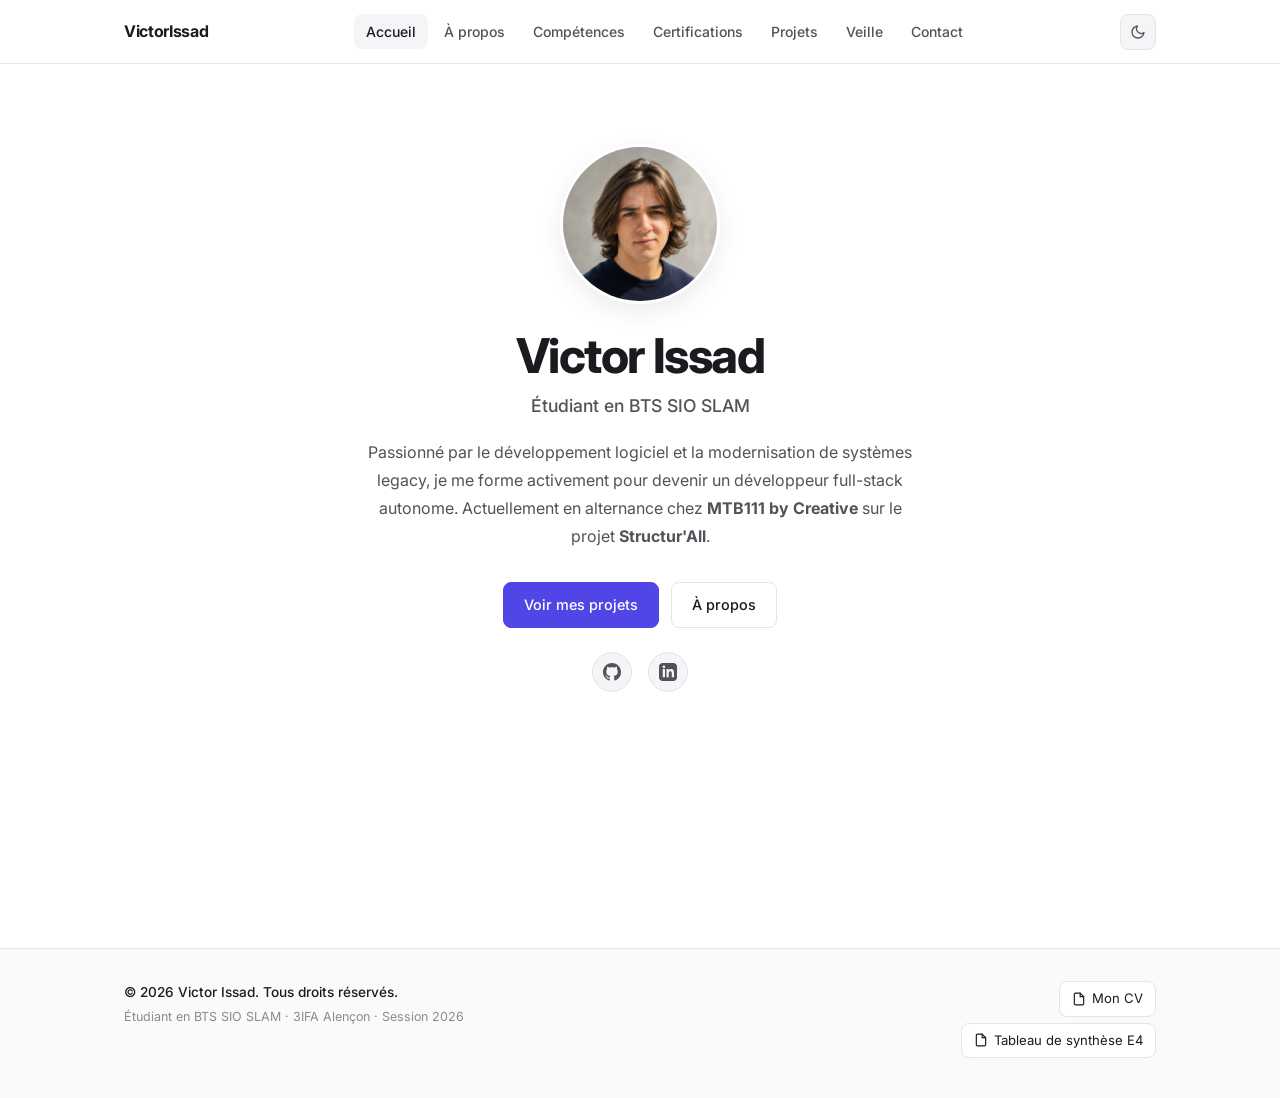
==== index.html @ f76627b8 "Add files via upload" ====
<!DOCTYPE html>
<html lang="fr">
<head>
  <meta charset="UTF-8">
  <meta name="viewport" content="width=device-width, initial-scale=1.0">
  <title>Victor Issad — Portfolio BTS SIO SLAM</title>
  <meta name="description" content="Portfolio de Victor Issad, étudiant en BTS SIO SLAM en alternance chez MTB111 by Creative. Développeur Java, Spring Boot, Android, Laravel.">
  <meta property="og:title" content="Victor Issad — Portfolio BTS SIO SLAM">
  <meta property="og:description" content="Portfolio de Victor Issad, étudiant en BTS SIO SLAM, alternance chez MTB111 by Creative.">
  <meta property="og:type" content="website">
  <link rel="preconnect" href="https://fonts.googleapis.com">
  <link rel="preconnect" href="https://fonts.gstatic.com" crossorigin>
  <link href="https://fonts.googleapis.com/css2?family=Inter:wght@300;400;500;600;700&family=JetBrains+Mono:wght@400;500&display=swap" rel="stylesheet">
  <link rel="stylesheet" href="assets/css/styles.css">
</head>
<body>
  <a href="#main" class="skip-link">Aller au contenu</a>

  <!-- NAV -->
  <nav class="nav" role="navigation" aria-label="Navigation principale">
    <div class="nav__inner">
      <a href="index.html" class="nav__logo">VictorIssad</a>
      <div class="nav__links" id="nav-links">
        <a href="index.html" class="nav__link nav__link--active">Accueil</a>
        <a href="pages/about.html" class="nav__link">À propos</a>
        <a href="pages/competences.html" class="nav__link">Compétences</a>
        <a href="pages/certifications.html" class="nav__link">Certifications</a>
        <a href="pages/projets.html" class="nav__link">Projets</a>
        <a href="pages/veille.html" class="nav__link">Veille</a>
        <a href="pages/contact.html" class="nav__link">Contact</a>
      </div>
      <div class="nav__actions">
        <button class="nav__theme-btn js-theme-toggle" aria-label="Changer le thème">
          <svg class="theme-icon-light" viewBox="0 0 24 24" fill="none" stroke="currentColor" stroke-width="2" stroke-linecap="round" stroke-linejoin="round"><path d="M21 12.79A9 9 0 1 1 11.21 3 7 7 0 0 0 21 12.79z"/></svg>
          <svg class="theme-icon-dark" viewBox="0 0 24 24" fill="none" stroke="currentColor" stroke-width="2" stroke-linecap="round" stroke-linejoin="round"><circle cx="12" cy="12" r="4"/><path d="M12 2v2M12 20v2M4.93 4.93l1.41 1.41M17.66 17.66l1.41 1.41M2 12h2M20 12h2M4.93 19.07l1.41-1.41M17.66 6.34l1.41-1.41"/></svg>
        </button>
        <button class="nav__burger js-burger" aria-label="Menu" aria-expanded="false">
          <span></span><span></span><span></span>
        </button>
      </div>
    </div>
  </nav>

  <main id="main">
    <div class="container">

      <!-- HERO -->
      <section class="hero">
        <img src="assets/img/photo.png" alt="Photo de Victor Issad" class="hero__photo">
        <h1 class="hero__name">Victor Issad</h1>
        <p class="hero__tagline">Étudiant en BTS SIO SLAM</p>
        <p class="hero__bio">
          Passionné par le développement logiciel et la modernisation de systèmes legacy, je me forme activement
          pour devenir un développeur full-stack autonome. Actuellement en alternance chez
          <strong>MTB111 by Creative</strong> sur le projet <strong>Structur'All</strong>.
        </p>
        <div class="hero__cta">
          <a href="pages/projets.html" class="btn btn--primary">Voir mes projets</a>
          <a href="pages/about.html" class="btn btn--secondary">À propos</a>
        </div>
        <div class="hero__socials">
          <a href="https://github.com/Victorissad" target="_blank" rel="noopener noreferrer" aria-label="GitHub" title="GitHub">
            <svg viewBox="0 0 24 24"><path d="M12 0C5.37 0 0 5.37 0 12c0 5.31 3.435 9.795 8.205 11.385.6.105.825-.255.825-.57 0-.285-.015-1.23-.015-2.235-3.015.555-3.795-.735-4.035-1.41-.135-.345-.72-1.41-1.23-1.695-.42-.225-1.02-.78-.015-.795.945-.015 1.62.87 1.845 1.23 1.08 1.815 2.805 1.305 3.495.99.105-.78.42-1.305.765-1.605-2.67-.3-5.46-1.335-5.46-5.925 0-1.305.465-2.385 1.23-3.225-.12-.3-.54-1.53.12-3.18 0 0 1.005-.315 3.3 1.23.96-.27 1.98-.405 3-.405s2.04.135 3 .405c2.295-1.56 3.3-1.23 3.3-1.23.66 1.65.24 2.88.12 3.18.765.84 1.23 1.905 1.23 3.225 0 4.605-2.805 5.625-5.475 5.925.435.375.81 1.095.81 2.22 0 1.605-.015 2.895-.015 3.3 0 .315.225.69.825.57A12.02 12.02 0 0 0 24 12c0-6.63-5.37-12-12-12z"/></svg>
          </a>
          <a href="https://www.linkedin.com/in/victor-issad" target="_blank" rel="noopener noreferrer" aria-label="LinkedIn" title="LinkedIn">
            <svg viewBox="0 0 24 24"><path d="M19 0h-14c-2.761 0-5 2.239-5 5v14c0 2.761 2.239 5 5 5h14c2.762 0 5-2.239 5-5v-14c0-2.761-2.238-5-5-5zm-11 19h-3v-11h3v11zm-1.5-12.268c-.966 0-1.75-.79-1.75-1.764s.784-1.764 1.75-1.764 1.75.79 1.75 1.764-.783 1.764-1.75 1.764zm13.5 12.268h-3v-5.604c0-3.368-4-3.113-4 0v5.604h-3v-11h3v1.765c1.396-2.586 7-2.777 7 2.476v6.759z"/></svg>
          </a>
        </div>
      </section>

    </div>
  </main>

  <!-- FOOTER -->
  <footer class="footer">
    <div class="footer__inner">
      <div class="footer__brand">
        <span class="footer__copy">© <span class="js-year"></span> Victor Issad. Tous droits réservés.</span>
        <span class="footer__sub">Étudiant en BTS SIO SLAM · 3IFA Alençon · Session 2026</span>
      </div>
      <div class="footer__downloads">
        <a href="ressources/CV_Victor_ISSAD.pdf" class="footer__download" target="_blank" rel="noopener">
          <svg viewBox="0 0 24 24" fill="none" stroke="currentColor" stroke-width="2" stroke-linecap="round" stroke-linejoin="round"><path d="M14 2H6a2 2 0 0 0-2 2v16a2 2 0 0 0 2 2h12a2 2 0 0 0 2-2V8z"/><polyline points="14 2 14 8 20 8"/></svg>
          Mon CV
        </a>
        <a href="ressources/Tableau_Synthese_E4.pdf" class="footer__download" target="_blank" rel="noopener">
          <svg viewBox="0 0 24 24" fill="none" stroke="currentColor" stroke-width="2" stroke-linecap="round" stroke-linejoin="round"><path d="M14 2H6a2 2 0 0 0-2 2v16a2 2 0 0 0 2 2h12a2 2 0 0 0 2-2V8z"/><polyline points="14 2 14 8 20 8"/></svg>
          Tableau de synthèse E4
        </a>
      </div>
    </div>
  </footer>

  <script src="assets/js/main.js"></script>
</body>
</html>
---- assets/css/styles.css ----
/* ============================================================
   VICTOR ISSAD — Portfolio BTS SIO SLAM v2
   Inspired by camillemarsac.fr - sober editorial, light/dark
   ============================================================ */

/* ---- TOKENS ---- */
:root {
  /* Light (default - like Camille) */
  --bg: #ffffff;
  --bg-alt: #fafafa;
  --bg-card: #ffffff;
  --bg-soft: #f5f5f7;
  --border: #e5e5e8;
  --border-soft: #ececef;

  --text: #1a1a1f;
  --text-secondary: #525258;
  --text-muted: #8a8a93;

  --accent: #4f46e5;
  --accent-hover: #3730a3;
  --accent-light: rgba(79, 70, 229, 0.08);
  --accent-tint: rgba(79, 70, 229, 0.04);

  --danger: #dc2626;
  --warning: #d97706;
  --success: #16a34a;

  --radius-sm: 4px;
  --radius: 8px;
  --radius-lg: 12px;

  --shadow-sm: 0 1px 2px rgba(0,0,0,0.04);
  --shadow: 0 2px 8px rgba(0,0,0,0.06);
  --shadow-lg: 0 8px 24px rgba(0,0,0,0.08);

  --nav-h: 64px;
  --container: 880px;
  --container-wide: 1080px;

  --font: 'Inter', -apple-system, BlinkMacSystemFont, sans-serif;
  --font-mono: 'JetBrains Mono', monospace;

  --t: 180ms ease;
}

[data-theme="dark"] {
  --bg: #0f0f12;
  --bg-alt: #15151a;
  --bg-card: #16161c;
  --bg-soft: #1a1a22;
  --border: #25252e;
  --border-soft: #1f1f27;

  --text: #f0f0f5;
  --text-secondary: #a8a8b8;
  --text-muted: #65656f;

  --accent: #818cf8;
  --accent-hover: #a5b4fc;
  --accent-light: rgba(129, 140, 248, 0.12);
  --accent-tint: rgba(129, 140, 248, 0.05);

  --shadow-sm: 0 1px 2px rgba(0,0,0,0.3);
  --shadow: 0 2px 8px rgba(0,0,0,0.4);
  --shadow-lg: 0 8px 24px rgba(0,0,0,0.5);
}

/* ---- RESET ---- */
*, *::before, *::after { box-sizing: border-box; margin: 0; padding: 0; }
html { scroll-behavior: smooth; scroll-padding-top: calc(var(--nav-h) + 24px); font-size: 16px; }
body {
  font-family: var(--font);
  background: var(--bg);
  color: var(--text);
  line-height: 1.65;
  -webkit-font-smoothing: antialiased;
  transition: background var(--t), color var(--t);
}
a { color: var(--accent); text-decoration: none; transition: color var(--t); }
a:hover { color: var(--accent-hover); }
ul, ol { list-style: none; }
img { max-width: 100%; display: block; }
button { font-family: inherit; cursor: pointer; border: none; background: none; }
::selection { background: var(--accent); color: white; }

h1 { font-size: clamp(1.875rem, 4vw, 2.5rem); font-weight: 700; letter-spacing: -0.025em; line-height: 1.15; }
h2 { font-size: clamp(1.4rem, 3vw, 1.75rem); font-weight: 650; letter-spacing: -0.02em; line-height: 1.25; }
h3 { font-size: 1.1rem; font-weight: 600; letter-spacing: -0.01em; line-height: 1.35; }
h4 { font-size: 0.875rem; font-weight: 600; text-transform: uppercase; letter-spacing: 0.06em; color: var(--text-muted); }
p { color: var(--text-secondary); line-height: 1.75; }
code {
  font-family: var(--font-mono);
  font-size: 0.85em;
  background: var(--bg-soft);
  border: 1px solid var(--border);
  border-radius: var(--radius-sm);
  padding: 1px 6px;
  color: var(--accent);
}

.container { max-width: var(--container); margin: 0 auto; padding: 0 24px; }
.container--wide { max-width: var(--container-wide); margin: 0 auto; padding: 0 24px; }

/* ---- NAV ---- */
.nav {
  position: fixed;
  top: 0; left: 0; right: 0;
  height: var(--nav-h);
  background: color-mix(in srgb, var(--bg) 92%, transparent);
  backdrop-filter: blur(8px);
  -webkit-backdrop-filter: blur(8px);
  border-bottom: 1px solid var(--border);
  z-index: 100;
  transition: background var(--t), border-color var(--t);
}
.nav__inner {
  max-width: var(--container-wide);
  margin: 0 auto;
  padding: 0 24px;
  height: 100%;
  display: flex;
  align-items: center;
  justify-content: space-between;
  gap: 24px;
}
.nav__logo {
  font-weight: 700;
  font-size: 1rem;
  color: var(--text) !important;
  letter-spacing: -0.02em;
  flex-shrink: 0;
}
.nav__logo:hover { color: var(--accent) !important; }
.nav__links { display: flex; align-items: center; gap: 4px; }
.nav__link {
  font-size: 0.875rem;
  font-weight: 500;
  color: var(--text-secondary) !important;
  padding: 6px 12px;
  border-radius: var(--radius);
  transition: color var(--t), background var(--t);
}
.nav__link:hover, .nav__link--active {
  color: var(--text) !important;
  background: var(--bg-soft);
}
.nav__actions { display: flex; align-items: center; gap: 8px; flex-shrink: 0; }
.nav__theme-btn, .nav__burger {
  width: 36px; height: 36px;
  border-radius: var(--radius);
  background: var(--bg-soft);
  border: 1px solid var(--border);
  display: flex; align-items: center; justify-content: center;
  color: var(--text-secondary);
  transition: all var(--t);
}
.nav__theme-btn:hover, .nav__burger:hover { color: var(--text); border-color: var(--accent); }
.nav__theme-btn svg { width: 16px; height: 16px; fill: none; stroke: currentColor; stroke-width: 2; stroke-linecap: round; stroke-linejoin: round; }
.theme-icon-dark { display: none; }
[data-theme="dark"] .theme-icon-light { display: none; }
[data-theme="dark"] .theme-icon-dark { display: block; }
.nav__burger { display: none; flex-direction: column; gap: 5px; }
.nav__burger span {
  display: block; width: 18px; height: 1.5px;
  background: var(--text-secondary); border-radius: 99px;
  transition: all var(--t);
}
@media (max-width: 800px) {
  .nav__links {
    display: none;
    position: absolute;
    top: var(--nav-h);
    left: 0; right: 0;
    background: var(--bg);
    border-bottom: 1px solid var(--border);
    flex-direction: column;
    padding: 12px 24px 16px;
    align-items: flex-start;
    gap: 2px;
  }
  .nav__links.open { display: flex; }
  .nav__link { width: 100%; }
  .nav__burger { display: flex; }
}

/* ---- MAIN ---- */
main { padding-top: var(--nav-h); min-height: 100vh; }

/* ---- HERO (accueil camille-style) ---- */
.hero {
  text-align: center;
  padding: 80px 0 60px;
}
.hero__photo {
  width: 160px; height: 160px;
  border-radius: 50%;
  object-fit: cover;
  margin: 0 auto 24px;
  border: 3px solid var(--bg-card);
  box-shadow: var(--shadow-lg);
  background: var(--bg-soft);
  display: flex; align-items: center; justify-content: center;
  font-size: 4rem;
}
.hero__name {
  font-size: clamp(2rem, 5vw, 3rem);
  font-weight: 750;
  letter-spacing: -0.03em;
  margin-bottom: 8px;
}
.hero__tagline {
  font-size: 1.1rem;
  font-weight: 500;
  color: var(--text-secondary);
  margin-bottom: 16px;
}
.hero__bio {
  max-width: 560px;
  margin: 0 auto 32px;
  color: var(--text-secondary);
  font-size: 1rem;
}
.hero__cta { display: flex; justify-content: center; gap: 12px; flex-wrap: wrap; margin-bottom: 24px; }
.hero__socials { display: flex; justify-content: center; gap: 16px; }
.hero__socials a {
  width: 40px; height: 40px;
  border-radius: 50%;
  background: var(--bg-soft);
  border: 1px solid var(--border);
  display: inline-flex; align-items: center; justify-content: center;
  color: var(--text-secondary) !important;
  transition: all var(--t);
}
.hero__socials a:hover { color: var(--accent) !important; border-color: var(--accent); transform: translateY(-2px); }
.hero__socials svg { width: 18px; height: 18px; fill: currentColor; }

/* ---- PAGE HEADER (other pages) ---- */
.page-header {
  padding: 56px 0 40px;
  border-bottom: 1px solid var(--border-soft);
}
.page-header h1 { margin-bottom: 8px; }
.page-header p {
  font-size: 1rem;
  color: var(--text-secondary);
  max-width: 620px;
}

/* ---- SECTIONS ---- */
.section { padding: 48px 0; }
.section + .section { border-top: 1px solid var(--border-soft); }
.section__label {
  font-size: 0.72rem;
  font-weight: 600;
  text-transform: uppercase;
  letter-spacing: 0.1em;
  color: var(--accent);
  margin-bottom: 8px;
}
.section__title {
  font-size: 1.4rem;
  font-weight: 700;
  margin-bottom: 24px;
  color: var(--text);
}
.section__title--lg { font-size: 1.75rem; }

/* ---- BUTTONS ---- */
.btn {
  display: inline-flex;
  align-items: center;
  gap: 8px;
  padding: 10px 20px;
  border-radius: var(--radius);
  font-size: 0.9rem;
  font-weight: 500;
  transition: all var(--t);
  cursor: pointer;
  border: 1px solid transparent;
  text-decoration: none !important;
}
.btn--primary { background: var(--accent); color: white !important; border-color: var(--accent); }
.btn--primary:hover { background: var(--accent-hover); border-color: var(--accent-hover); }
.btn--secondary { background: var(--bg-card); color: var(--text) !important; border-color: var(--border); }
.btn--secondary:hover { border-color: var(--accent); color: var(--accent) !important; }
.btn--small { padding: 6px 14px; font-size: 0.8rem; }
.btn--ghost { background: transparent; color: var(--text-secondary) !important; border-color: var(--border); }
.btn--ghost:hover { background: var(--bg-soft); color: var(--text) !important; }

/* ---- TAGS ---- */
.tag {
  display: inline-flex;
  align-items: center;
  font-size: 0.75rem;
  font-weight: 500;
  padding: 3px 10px;
  border-radius: 99px;
  background: var(--bg-soft);
  border: 1px solid var(--border);
  color: var(--text-secondary);
  white-space: nowrap;
}
.tag--accent { background: var(--accent-light); border-color: transparent; color: var(--accent); }
.tag--danger { background: rgba(220,38,38,.1); border-color: transparent; color: var(--danger); }
.tag--warning { background: rgba(217,119,6,.1); border-color: transparent; color: var(--warning); }
.tag--success { background: rgba(22,163,74,.1); border-color: transparent; color: var(--success); }

/* ---- CARDS ---- */
.card {
  background: var(--bg-card);
  border: 1px solid var(--border);
  border-radius: var(--radius-lg);
  padding: 24px;
  transition: border-color var(--t), box-shadow var(--t);
}
.card:hover { border-color: var(--accent); box-shadow: var(--shadow); }

/* ---- TIMELINE (parcours académique) ---- */
.timeline { position: relative; }
.timeline::before {
  content: '';
  position: absolute;
  left: 7px; top: 6px; bottom: 6px;
  width: 1px;
  background: var(--border);
}
.timeline__item { display: flex; gap: 20px; padding-bottom: 28px; position: relative; }
.timeline__item:last-child { padding-bottom: 0; }
.timeline__dot {
  width: 15px; height: 15px;
  border-radius: 50%;
  background: var(--bg);
  border: 2px solid var(--border);
  flex-shrink: 0;
  margin-top: 3px;
  position: relative; z-index: 1;
  transition: border-color var(--t);
}
.timeline__item:hover .timeline__dot { border-color: var(--accent); }
.timeline__dot--current { background: var(--accent); border-color: var(--accent); box-shadow: 0 0 0 4px var(--accent-light); }
.timeline__body { flex: 1; }
.timeline__date {
  font-family: var(--font-mono);
  font-size: 0.78rem;
  color: var(--accent);
  font-weight: 500;
  margin-bottom: 4px;
}
.timeline__title { font-size: 1rem; font-weight: 600; color: var(--text); margin-bottom: 4px; }
.timeline__location { font-size: 0.85rem; color: var(--text-muted); margin-bottom: 4px; }
.timeline__location svg { width: 12px; height: 12px; vertical-align: -1px; margin-right: 4px; opacity: 0.7; }
.timeline__desc { font-size: 0.875rem; color: var(--text-secondary); line-height: 1.6; }
.timeline__source { font-size: 0.78rem; color: var(--text-muted); margin-top: 6px; font-style: italic; }

/* ---- SKILL SECTION (page compétences) ---- */
.skill-group + .skill-group { margin-top: 36px; }
.skill-group h3 {
  font-size: 1.15rem;
  margin-bottom: 16px;
  padding-bottom: 8px;
  border-bottom: 1px solid var(--border);
}
.skill-grid {
  display: grid;
  grid-template-columns: repeat(auto-fill, minmax(260px, 1fr));
  gap: 12px;
}
.skill-card {
  padding: 16px;
  background: var(--bg-card);
  border: 1px solid var(--border);
  border-radius: var(--radius);
  transition: border-color var(--t);
}
.skill-card:hover { border-color: var(--accent); }
.skill-card__name {
  font-size: 0.95rem;
  font-weight: 600;
  color: var(--text);
  margin-bottom: 4px;
  display: flex; align-items: center; gap: 8px;
}
.skill-card__flag { font-size: 1.1rem; }
.skill-card__desc { font-size: 0.82rem; color: var(--text-secondary); line-height: 1.55; margin-bottom: 10px; }
.skill-card__projects { display: flex; gap: 6px; flex-wrap: wrap; }
.skill-card__projects a { font-size: 0.72rem; padding: 2px 8px; border-radius: 99px; background: var(--accent-light); color: var(--accent); text-decoration: none; }

/* ---- PROJECT GRID (page projets - haut) ---- */
.projects-grid {
  display: grid;
  grid-template-columns: repeat(auto-fit, minmax(280px, 1fr));
  gap: 24px;
  margin-top: 24px;
}
.project-tile {
  background: var(--bg-card);
  border: 1px solid var(--border);
  border-radius: var(--radius-lg);
  overflow: hidden;
  display: flex; flex-direction: column;
  transition: transform var(--t), border-color var(--t), box-shadow var(--t);
}
.project-tile:hover {
  transform: translateY(-4px);
  border-color: var(--accent);
  box-shadow: var(--shadow);
}
.project-tile__img {
  width: 100%;
  aspect-ratio: 16/9;
  object-fit: cover;
  background: var(--bg-soft);
  border-bottom: 1px solid var(--border);
}
.project-tile__img--placeholder {
  display: flex; align-items: center; justify-content: center;
  color: var(--text-muted); font-size: 2.5rem;
}
.project-tile__body { padding: 18px; flex: 1; display: flex; flex-direction: column; }
.project-tile__category {
  font-size: 0.72rem;
  text-transform: uppercase;
  letter-spacing: 0.06em;
  color: var(--text-muted);
  margin-bottom: 8px;
}
.project-tile__title { font-size: 1.05rem; font-weight: 650; color: var(--text); margin-bottom: 8px; }
.project-tile__desc { font-size: 0.85rem; color: var(--text-secondary); line-height: 1.55; flex: 1; margin-bottom: 14px; }
.project-tile__cta {
  font-size: 0.82rem;
  font-weight: 500;
  color: var(--accent);
  display: inline-flex; align-items: center; gap: 4px;
  text-decoration: none;
}
.project-tile__cta:hover { gap: 8px; }

/* ---- PROJECT DETAIL (fiche projet en bas de page) ---- */
.project-detail {
  padding: 48px 0;
  border-top: 1px solid var(--border);
  scroll-margin-top: calc(var(--nav-h) + 24px);
}
.project-detail__back {
  display: inline-flex;
  align-items: center;
  gap: 6px;
  font-size: 0.85rem;
  color: var(--text-secondary);
  margin-bottom: 16px;
  text-decoration: none;
}
.project-detail__back:hover { color: var(--accent); }
.project-detail__title {
  font-size: clamp(1.6rem, 3.5vw, 2.1rem);
  font-weight: 700;
  letter-spacing: -0.02em;
  margin-bottom: 8px;
}
.project-detail__subtitle {
  font-size: 0.9rem;
  color: var(--text-muted);
  margin-bottom: 24px;
}
.project-detail__intro {
  font-size: 1rem;
  color: var(--text-secondary);
  margin-bottom: 32px;
  line-height: 1.75;
}
.project-detail__hero-img {
  width: 100%;
  border-radius: var(--radius-lg);
  border: 1px solid var(--border);
  margin: 24px 0;
  background: var(--bg-soft);
  aspect-ratio: 16/9;
  object-fit: cover;
}

/* fact strip (encadrés synthétiques en haut de fiche projet) */
.fact-strip {
  display: grid;
  grid-template-columns: repeat(auto-fit, minmax(160px, 1fr));
  gap: 0;
  background: var(--bg-soft);
  border: 1px solid var(--border);
  border-radius: var(--radius-lg);
  overflow: hidden;
  margin: 24px 0 32px;
}
.fact-strip__item { padding: 16px 20px; border-right: 1px solid var(--border); }
.fact-strip__item:last-child { border-right: none; }
.fact-strip__label {
  font-size: 0.7rem;
  text-transform: uppercase;
  letter-spacing: 0.06em;
  color: var(--text-muted);
  margin-bottom: 4px;
}
.fact-strip__value { font-size: 0.9rem; font-weight: 600; color: var(--text); }
@media (max-width: 600px) {
  .fact-strip__item { border-right: none; border-bottom: 1px solid var(--border); }
  .fact-strip__item:last-child { border-bottom: none; }
}

/* sub-projects (luigi/mario/toad/peach) */
.subproj-grid {
  display: grid;
  grid-template-columns: repeat(auto-fit, minmax(220px, 1fr));
  gap: 16px;
  margin: 24px 0;
}
.subproj-card {
  padding: 20px;
  background: var(--bg-card);
  border: 1px solid var(--border);
  border-radius: var(--radius);
  transition: border-color var(--t);
}
.subproj-card:hover { border-color: var(--accent); }
.subproj-card__label {
  font-size: 0.7rem;
  text-transform: uppercase;
  letter-spacing: 0.06em;
  color: var(--accent);
  margin-bottom: 8px;
}
.subproj-card__title { font-size: 1rem; font-weight: 650; color: var(--text); margin-bottom: 4px; }
.subproj-card__role { font-size: 0.78rem; color: var(--text-muted); margin-bottom: 8px; }
.subproj-card__desc { font-size: 0.85rem; color: var(--text-secondary); line-height: 1.55; }

/* project section header */
.project-section {
  margin-top: 36px;
}
.project-section__tag {
  display: inline-block;
  font-size: 0.7rem;
  text-transform: uppercase;
  letter-spacing: 0.06em;
  color: var(--accent);
  background: var(--accent-light);
  padding: 3px 10px;
  border-radius: 99px;
  margin-bottom: 8px;
}
.project-section__title { font-size: 1.3rem; font-weight: 650; margin-bottom: 16px; }

/* stack table */
.stack-table {
  width: 100%;
  border-collapse: collapse;
  font-size: 0.875rem;
  margin: 16px 0;
}
.stack-table tr { border-bottom: 1px solid var(--border-soft); }
.stack-table tr:last-child { border-bottom: none; }
.stack-table td {
  padding: 10px 0;
  vertical-align: top;
}
.stack-table td:first-child {
  color: var(--text-muted);
  width: 40%;
  padding-right: 16px;
  font-weight: 500;
}
.stack-table td:last-child { color: var(--text); }

/* lists in projects */
.proj-list { display: flex; flex-direction: column; gap: 8px; margin-top: 12px; }
.proj-list li {
  font-size: 0.875rem;
  color: var(--text-secondary);
  padding-left: 18px;
  position: relative;
  line-height: 1.65;
}
.proj-list li::before {
  content: '';
  position: absolute;
  left: 0; top: 10px;
  width: 6px; height: 6px;
  border-radius: 50%;
  background: var(--accent);
}
.proj-list li strong { color: var(--text); }

/* user journey (chips horizontaux) */
.journey {
  display: flex;
  align-items: center;
  flex-wrap: wrap;
  gap: 8px;
  margin: 16px 0;
}
.journey__step {
  background: var(--bg-soft);
  border: 1px solid var(--border);
  padding: 6px 14px;
  border-radius: 99px;
  font-size: 0.82rem;
  color: var(--text);
}
.journey__sep { color: var(--text-muted); font-size: 0.9rem; }

/* ---- E4 LINK BLOCK (le truc important pour le BTS) ---- */
.e4-block {
  margin-top: 36px;
  background: var(--bg-soft);
  border: 1px solid var(--border);
  border-radius: var(--radius-lg);
  padding: 24px;
}
.e4-block__title {
  font-size: 0.72rem;
  text-transform: uppercase;
  letter-spacing: 0.08em;
  color: var(--accent);
  margin-bottom: 16px;
  font-weight: 600;
}
.e4-row {
  display: grid;
  grid-template-columns: 60px 1fr 2fr;
  gap: 16px;
  padding: 14px 0;
  border-bottom: 1px solid var(--border);
  align-items: start;
}
.e4-row:last-child { border-bottom: none; }
.e4-row__code {
  font-family: var(--font-mono);
  font-size: 0.78rem;
  font-weight: 700;
  color: var(--accent);
  background: var(--accent-light);
  padding: 4px 8px;
  border-radius: var(--radius-sm);
  text-align: center;
  height: fit-content;
}
.e4-row__skill {
  font-size: 0.85rem;
  font-weight: 600;
  color: var(--text);
  line-height: 1.4;
}
.e4-row__sub {
  font-size: 0.78rem;
  color: var(--text-muted);
  margin-top: 2px;
  font-weight: 400;
}
.e4-row__just {
  font-size: 0.85rem;
  color: var(--text-secondary);
  line-height: 1.55;
}
@media (max-width: 700px) {
  .e4-row { grid-template-columns: 1fr; gap: 6px; }
  .e4-row__code { width: fit-content; }
}

/* ---- VEILLE-SPECIFIC ---- */
.stat-grid {
  display: grid;
  grid-template-columns: repeat(auto-fit, minmax(160px, 1fr));
  gap: 12px;
  margin: 24px 0;
}
.stat-card {
  background: var(--bg-card);
  border: 1px solid var(--border);
  border-radius: var(--radius);
  padding: 20px;
  text-align: center;
  transition: border-color var(--t);
}
.stat-card:hover { border-color: var(--accent); }
.stat-card__num {
  font-family: var(--font-mono);
  font-size: 1.6rem;
  font-weight: 700;
  color: var(--accent);
  margin-bottom: 6px;
}
.stat-card__lbl { font-size: 0.78rem; color: var(--text-secondary); line-height: 1.4; }
.stat-card__src { font-size: 0.7rem; color: var(--text-muted); margin-top: 4px; font-style: italic; }

.vuln-grid { display: grid; grid-template-columns: repeat(auto-fit, minmax(220px, 1fr)); gap: 12px; margin-top: 16px; }
.vuln-card {
  background: var(--bg-card);
  border: 1px solid var(--border);
  border-radius: var(--radius);
  padding: 16px;
  transition: border-color var(--t);
}
.vuln-card:hover { border-color: var(--accent); }
.vuln-card--accent { border-color: var(--accent); background: var(--accent-tint); }
.vuln-card__tag {
  font-family: var(--font-mono);
  font-size: 0.7rem;
  font-weight: 600;
  color: var(--accent);
  text-transform: uppercase;
  letter-spacing: 0.06em;
  margin-bottom: 8px;
}
.vuln-card__title { font-size: 0.9rem; font-weight: 600; color: var(--text); margin-bottom: 6px; }
.vuln-card__text { font-size: 0.8rem; color: var(--text-secondary); line-height: 1.6; }

.incident { padding: 16px 20px; background: var(--bg-card); border: 1px solid var(--border); border-left: 3px solid var(--danger); border-radius: 0 var(--radius) var(--radius) 0; }
.incident + .incident { margin-top: 12px; }
.incident__header { display: flex; align-items: center; gap: 10px; flex-wrap: wrap; margin-bottom: 8px; }
.incident__name { font-weight: 700; color: var(--text); }
.incident__body { font-size: 0.85rem; color: var(--text-secondary); line-height: 1.65; }
.incident__cause {
  margin-top: 10px;
  padding: 10px 12px;
  background: rgba(220,38,38,.05);
  border-radius: var(--radius-sm);
  font-size: 0.78rem;
  color: var(--text-muted);
}
.incident__cause strong { color: var(--danger); }

.sources-grid { display: grid; grid-template-columns: repeat(auto-fit, minmax(260px, 1fr)); gap: 8px; }
.source-item {
  display: flex; align-items: flex-start; gap: 10px;
  padding: 12px;
  background: var(--bg-card);
  border: 1px solid var(--border);
  border-radius: var(--radius);
  transition: border-color var(--t);
}
.source-item:hover { border-color: var(--accent); }
.source-item__type {
  font-family: var(--font-mono);
  font-size: 0.67rem;
  font-weight: 600;
  color: var(--accent);
  background: var(--accent-light);
  padding: 2px 7px;
  border-radius: 99px;
  white-space: nowrap;
  flex-shrink: 0;
  margin-top: 1px;
}
.source-item__name { font-size: 0.85rem; font-weight: 600; color: var(--text); }
.source-item__url { font-size: 0.74rem; color: var(--accent); font-family: var(--font-mono); word-break: break-all; }

.strategy-grid { display: grid; grid-template-columns: repeat(auto-fit, minmax(220px, 1fr)); gap: 12px; margin-top: 16px; }
.strategy-card { padding: 20px; background: var(--bg-card); border: 1px solid var(--border); border-radius: var(--radius-lg); transition: transform var(--t); }
.strategy-card:hover { transform: translateY(-2px); }
.strategy-card--featured { border-color: var(--accent); background: var(--accent-tint); }
.strategy-card__badge { font-size: 0.7rem; font-weight: 600; color: var(--accent); text-transform: uppercase; letter-spacing: 0.06em; margin-bottom: 8px; }
.strategy-card__title { font-size: 0.95rem; font-weight: 700; color: var(--text); margin-bottom: 6px; }
.strategy-card__text { font-size: 0.82rem; color: var(--text-secondary); line-height: 1.6; }

/* ---- TABLES ---- */
.table-wrap { overflow-x: auto; margin: 16px 0; }
table { width: 100%; border-collapse: collapse; font-size: 0.875rem; }
table th {
  text-align: left;
  font-size: 0.72rem;
  font-weight: 600;
  text-transform: uppercase;
  letter-spacing: 0.06em;
  color: var(--text-muted);
  padding: 10px 12px;
  border-bottom: 1px solid var(--border);
}
table td {
  padding: 12px;
  color: var(--text-secondary);
  border-bottom: 1px solid var(--border-soft);
  vertical-align: top;
  line-height: 1.55;
}
table td:first-child { color: var(--text); font-weight: 500; }
table tr:last-child td { border-bottom: none; }

/* ---- FORM ---- */
.form-group { margin-bottom: 16px; }
.form-label { display: block; font-size: 0.82rem; font-weight: 500; color: var(--text-secondary); margin-bottom: 6px; }
.form-input, .form-textarea {
  width: 100%;
  padding: 10px 14px;
  border: 1px solid var(--border);
  border-radius: var(--radius);
  background: var(--bg-card);
  color: var(--text);
  font-family: var(--font);
  font-size: 0.9rem;
  transition: border-color var(--t), box-shadow var(--t);
  outline: none;
}
.form-input:focus, .form-textarea:focus {
  border-color: var(--accent);
  box-shadow: 0 0 0 3px var(--accent-light);
}
.form-textarea { min-height: 140px; resize: vertical; }

/* ---- FOOTER ---- */
.footer {
  border-top: 1px solid var(--border);
  padding: 32px 0 40px;
  margin-top: 48px;
  background: var(--bg-alt);
}
.footer__inner {
  max-width: var(--container-wide);
  margin: 0 auto;
  padding: 0 24px;
  display: flex;
  align-items: flex-start;
  justify-content: space-between;
  gap: 24px;
  flex-wrap: wrap;
}
.footer__brand { display: flex; flex-direction: column; gap: 4px; }
.footer__copy { font-size: 0.85rem; color: var(--text); font-weight: 500; }
.footer__sub { font-size: 0.78rem; color: var(--text-muted); }
.footer__downloads { display: flex; flex-direction: column; gap: 6px; align-items: flex-end; }
.footer__download {
  display: inline-flex;
  align-items: center;
  gap: 6px;
  font-size: 0.82rem;
  color: var(--text) !important;
  padding: 6px 12px;
  border: 1px solid var(--border);
  border-radius: var(--radius);
  background: var(--bg-card);
  transition: all var(--t);
}
.footer__download:hover { border-color: var(--accent); color: var(--accent) !important; }
.footer__download svg { width: 14px; height: 14px; }
@media (max-width: 600px) {
  .footer__inner { flex-direction: column; }
  .footer__downloads { align-items: flex-start; }
}

/* ---- CERTIFICATIONS ---- */
.cert-list {
  display: flex;
  flex-direction: column;
  gap: 16px;
  margin-top: 24px;
}
.cert-card {
  display: grid;
  grid-template-columns: 120px 1fr;
  gap: 24px;
  padding: 24px;
  background: var(--bg-card);
  border: 1px solid var(--border);
  border-radius: var(--radius-lg);
  transition: border-color var(--t), box-shadow var(--t);
  align-items: start;
}
.cert-card:hover {
  border-color: var(--accent);
  box-shadow: var(--shadow);
}
.cert-card__logo {
  width: 120px;
  height: 120px;
  display: flex;
  align-items: center;
  justify-content: center;
  background: var(--bg-soft);
  border-radius: var(--radius);
  padding: 16px;
  flex-shrink: 0;
}
.cert-card__logo img {
  max-width: 100%;
  max-height: 100%;
  object-fit: contain;
}
.cert-card__body { min-width: 0; }
.cert-card__org {
  font-size: 0.72rem;
  text-transform: uppercase;
  letter-spacing: 0.06em;
  color: var(--text-muted);
  margin-bottom: 8px;
  font-weight: 500;
}
.cert-card__title {
  font-size: 1.1rem;
  font-weight: 650;
  color: var(--text);
  margin-bottom: 12px;
}
.cert-card__desc {
  font-size: 0.875rem;
  color: var(--text-secondary);
  line-height: 1.65;
  margin-bottom: 14px;
}
.cert-card__meta {
  display: flex;
  flex-wrap: wrap;
  gap: 16px;
  padding-top: 14px;
  border-top: 1px solid var(--border-soft);
}
.cert-meta__item {
  font-size: 0.82rem;
  color: var(--text-secondary);
}
.cert-meta__item strong {
  color: var(--text);
  font-weight: 600;
}
@media (max-width: 600px) {
  .cert-card {
    grid-template-columns: 1fr;
    gap: 16px;
  }
  .cert-card__logo {
    width: 80px;
    height: 80px;
    padding: 12px;
  }
}

/* ---- TECH LOGOS & FLAGS ---- */
.tech-logo {
  width: 32px;
  height: 32px;
  object-fit: contain;
  flex-shrink: 0;
  display: block;
}
.tech-logo--sm { width: 24px; height: 24px; }
.tech-logo--xs { width: 18px; height: 18px; }

/* In dark mode, logos that are pure black get inverted slightly so they don't disappear */
[data-theme="dark"] .tech-logo--invert-on-dark {
  filter: invert(1) brightness(0.95);
}

/* Skill card with logo */
.skill-card__head {
  display: flex;
  align-items: center;
  gap: 12px;
  margin-bottom: 6px;
}
.skill-card__head .tech-logo {
  width: 28px;
  height: 28px;
}
.skill-card__head .skill-card__name {
  margin-bottom: 0;
  flex: 1;
}

/* Tech badges row (used in project fiches) */
.tech-badges {
  display: flex;
  flex-wrap: wrap;
  gap: 10px;
  margin: 12px 0 4px;
}
.tech-badge {
  display: inline-flex;
  align-items: center;
  gap: 8px;
  padding: 6px 12px 6px 8px;
  background: var(--bg-card);
  border: 1px solid var(--border);
  border-radius: 99px;
  font-size: 0.82rem;
  color: var(--text);
  font-weight: 500;
  transition: border-color var(--t), transform var(--t);
}
.tech-badge:hover {
  border-color: var(--accent);
  transform: translateY(-1px);
}
.tech-badge img {
  width: 18px;
  height: 18px;
  object-fit: contain;
}

/* Country flag */
.flag {
  display: inline-block;
  width: 24px;
  height: 16px;
  border-radius: 2px;
  border: 1px solid rgba(0,0,0,0.06);
  vertical-align: middle;
  flex-shrink: 0;
  background-size: cover;
}
[data-theme="dark"] .flag {
  border-color: rgba(255,255,255,0.08);
}

/* ---- IMAGES & GALLERIES ---- */
.proj-img {
  width: 100%;
  border: 1px solid var(--border);
  border-radius: var(--radius);
  margin: 16px 0 4px;
  cursor: zoom-in;
  transition: transform var(--t), border-color var(--t), box-shadow var(--t);
  background: var(--bg-soft);
  display: block;
}
.proj-img:hover {
  border-color: var(--accent);
  transform: translateY(-2px);
  box-shadow: var(--shadow);
}
.proj-img--diagram {
  max-width: 720px;
  margin-left: auto;
  margin-right: auto;
}
.proj-img__caption {
  font-size: 0.78rem;
  color: var(--text-muted);
  text-align: center;
  font-style: italic;
  margin: 0 0 16px;
  line-height: 1.5;
}

/* Gallery for Android mockups (portrait) */
.gallery-mobile {
  display: grid;
  grid-template-columns: repeat(auto-fit, minmax(180px, 1fr));
  gap: 16px;
  margin: 20px 0 8px;
}
.gallery-mobile .proj-img {
  margin: 0;
  aspect-ratio: 9/16;
  object-fit: cover;
}

/* Gallery for web screenshots (landscape) */
.gallery-web {
  display: grid;
  grid-template-columns: 1fr;
  gap: 14px;
  margin: 20px 0 8px;
}
@media (min-width: 720px) {
  .gallery-web {
    grid-template-columns: repeat(2, 1fr);
  }
  .gallery-web .gallery-web__full {
    grid-column: 1 / -1;
  }
}
.gallery-web .proj-img {
  margin: 0;
}

/* ---- LIGHTBOX ---- */
.lightbox {
  position: fixed;
  inset: 0;
  background: rgba(0,0,0,0.92);
  display: none;
  align-items: center;
  justify-content: center;
  z-index: 1000;
  padding: 24px;
  cursor: zoom-out;
  animation: lightbox-fade 200ms ease;
}
.lightbox.is-open { display: flex; }
.lightbox__img {
  max-width: 95vw;
  max-height: 92vh;
  object-fit: contain;
  border-radius: var(--radius);
  box-shadow: 0 20px 60px rgba(0,0,0,0.5);
}
.lightbox__caption {
  position: absolute;
  bottom: 24px;
  left: 50%;
  transform: translateX(-50%);
  color: rgba(255,255,255,0.85);
  font-size: 0.85rem;
  background: rgba(0,0,0,0.5);
  padding: 8px 16px;
  border-radius: 99px;
  pointer-events: none;
}
.lightbox__close {
  position: absolute;
  top: 24px;
  right: 24px;
  width: 40px;
  height: 40px;
  border-radius: 50%;
  background: rgba(255,255,255,0.1);
  color: white;
  border: 1px solid rgba(255,255,255,0.2);
  font-size: 1.4rem;
  display: flex;
  align-items: center;
  justify-content: center;
  cursor: pointer;
  transition: background var(--t);
}
.lightbox__close:hover { background: rgba(255,255,255,0.2); }
@keyframes lightbox-fade {
  from { opacity: 0; }
  to { opacity: 1; }
}

/* ---- UTILS ---- */
.divider { border: none; border-top: 1px solid var(--border); margin: 0; }
.text-muted { color: var(--text-muted); font-size: 0.85rem; }
.text-accent { color: var(--accent); }
.mono { font-family: var(--font-mono); }
.mt-sm { margin-top: 8px; }
.mt-md { margin-top: 16px; }
.mt-lg { margin-top: 24px; }
.mt-xl { margin-top: 32px; }
.mb-sm { margin-bottom: 8px; }
.mb-md { margin-bottom: 16px; }
.flex { display: flex; }
.flex-wrap { flex-wrap: wrap; }
.flex-col { flex-direction: column; }
.gap-sm { gap: 6px; }
.gap-md { gap: 12px; }
.gap-lg { gap: 24px; }
.items-center { align-items: center; }
.justify-center { justify-content: center; }
.text-center { text-align: center; }
.grid-2 { display: grid; grid-template-columns: repeat(auto-fit, minmax(280px, 1fr)); gap: 16px; }
.grid-3 { display: grid; grid-template-columns: repeat(auto-fit, minmax(200px, 1fr)); gap: 12px; }

/* skip link */
.skip-link {
  position: fixed; top: -100%; left: 50%; transform: translateX(-50%);
  z-index: 999; padding: 8px 20px; background: var(--accent); color: white;
  border-radius: 0 0 var(--radius) var(--radius); font-size: 0.875rem;
  transition: top 0.2s;
}
.skip-link:focus { top: 0; }

/* fade-in */
.fade-in { opacity: 0; transform: translateY(12px); transition: opacity 0.4s ease, transform 0.4s ease; }
.fade-in.visible { opacity: 1; transform: none; }

/* print */
@media print {
  .nav, .footer, .hero__cta, .hero__socials { display: none; }
  body { background: white; color: black; }
  .section { padding: 16px 0; page-break-inside: avoid; }
}

@media (max-width: 600px) {
  .section { padding: 32px 0; }
  .page-header { padding: 36px 0 24px; }
  .hero { padding: 48px 0 40px; }
  .stat-grid { grid-template-columns: repeat(2, 1fr); }
}
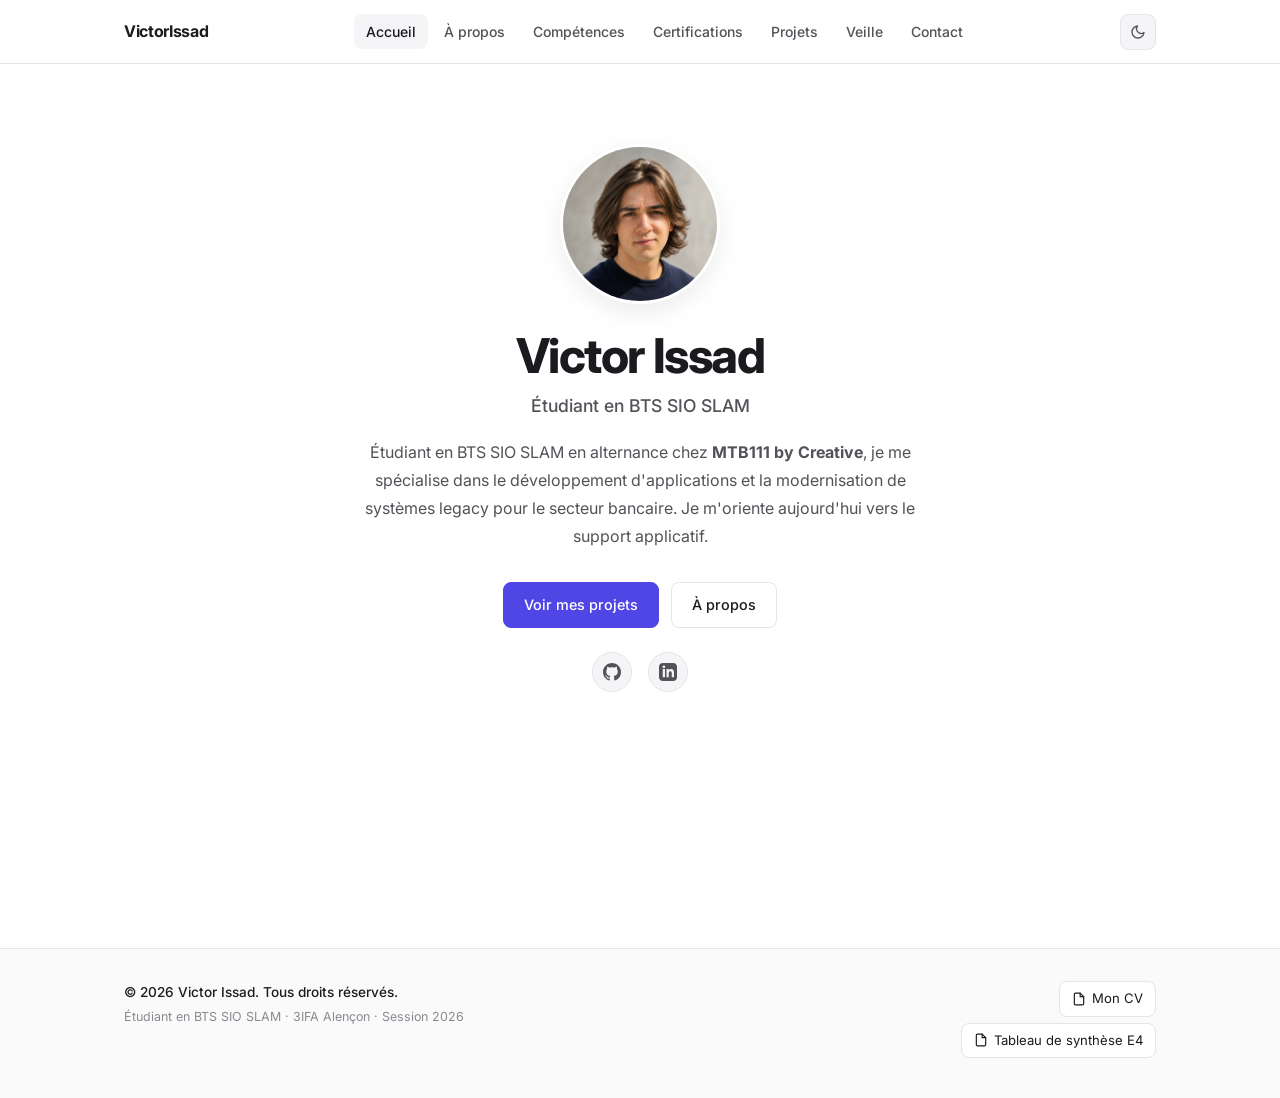
==== commit c221aff0: "Met à jour le texte de présentation de la page d'accueil" ====
--- a/index.html
+++ b/index.html
@@ -50,9 +50,9 @@
         <h1 class="hero__name">Victor Issad</h1>
         <p class="hero__tagline">Étudiant en BTS SIO SLAM</p>
         <p class="hero__bio">
-          Passionné par le développement logiciel et la modernisation de systèmes legacy, je me forme activement
-          pour devenir un développeur full-stack autonome. Actuellement en alternance chez
-          <strong>MTB111 by Creative</strong> sur le projet <strong>Structur'All</strong>.
+          Étudiant en BTS SIO SLAM en alternance chez <strong>MTB111 by Creative</strong>, je me spécialise dans le
+          développement d'applications et la modernisation de systèmes legacy pour le secteur bancaire.
+          Je m'oriente aujourd'hui vers le support applicatif.
         </p>
         <div class="hero__cta">
           <a href="pages/projets.html" class="btn btn--primary">Voir mes projets</a>
--- a/assets/css/styles.css
+++ b/assets/css/styles.css
@@ -436,6 +436,25 @@
 }
 .project-tile__cta:hover { gap: 8px; }
 
+/* cover image on project cards */
+.projet-cover {
+  width: 100%;
+  height: 160px;
+  object-fit: cover;
+  border-radius: var(--radius-lg) var(--radius-lg) 0 0;
+  border-bottom: 1px solid var(--border);
+  display: block;
+  overflow: hidden;
+}
+.projet-cover--contain {
+  object-fit: contain;
+  padding: 20px;
+  background: #f5f5f5;
+}
+[data-theme="dark"] .projet-cover--contain {
+  background: #1a1d27;
+}
+
 /* ---- PROJECT DETAIL (fiche projet en bas de page) ---- */
 .project-detail {
   padding: 48px 0;
@@ -658,6 +677,26 @@
   font-size: 0.85rem;
   color: var(--text-secondary);
   line-height: 1.55;
+}
+.e4-row__just-list {
+  list-style: none;
+  margin: 0;
+  padding: 0;
+  font-size: 0.85rem;
+  color: var(--text-secondary);
+  line-height: 1.55;
+}
+.e4-row__just-list li {
+  padding-left: 1.1em;
+  text-indent: -1.1em;
+}
+.e4-row__just-list li + li {
+  margin-top: 4px;
+}
+.e4-row__just-list li::before {
+  content: "· ";
+  color: var(--accent);
+  font-weight: 700;
 }
 @media (max-width: 700px) {
   .e4-row { grid-template-columns: 1fr; gap: 6px; }
